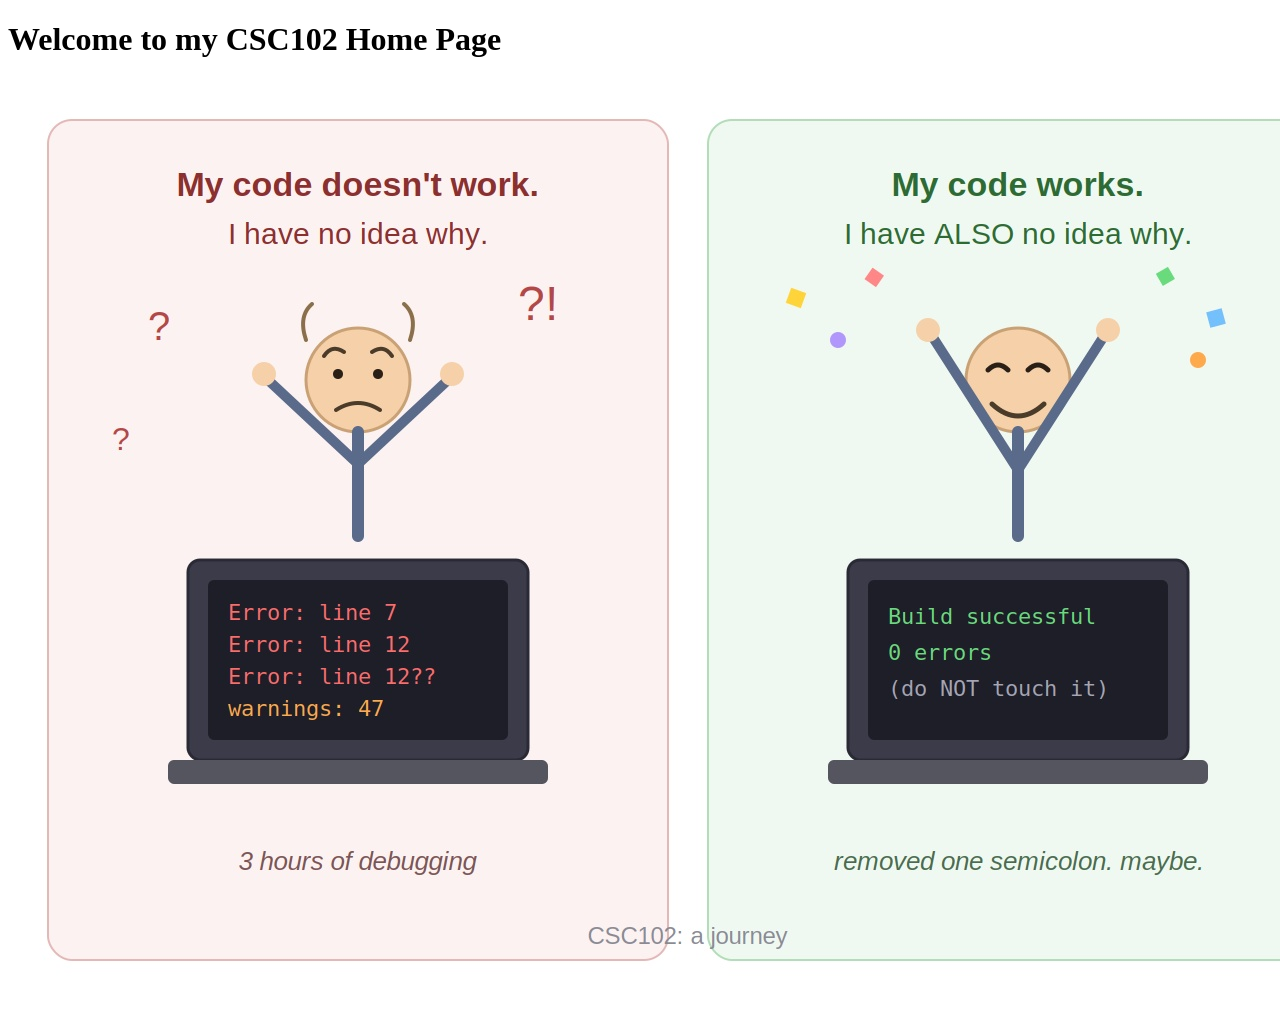
==== index.html @ f3c1a55d "Add files via upload" ====
<!--Larry, 7/2/2026-->
<!DOCTYPE html>
<html>
<head>
      <title>CSC102 Home Page</title>
</head>

<body>
    <h1>Welcome to my CSC102 Home Page</h1>

    <p>
         <img id="memeImage" src="csc102_meme.jpg">
         
   </p>

   </body>
</html>
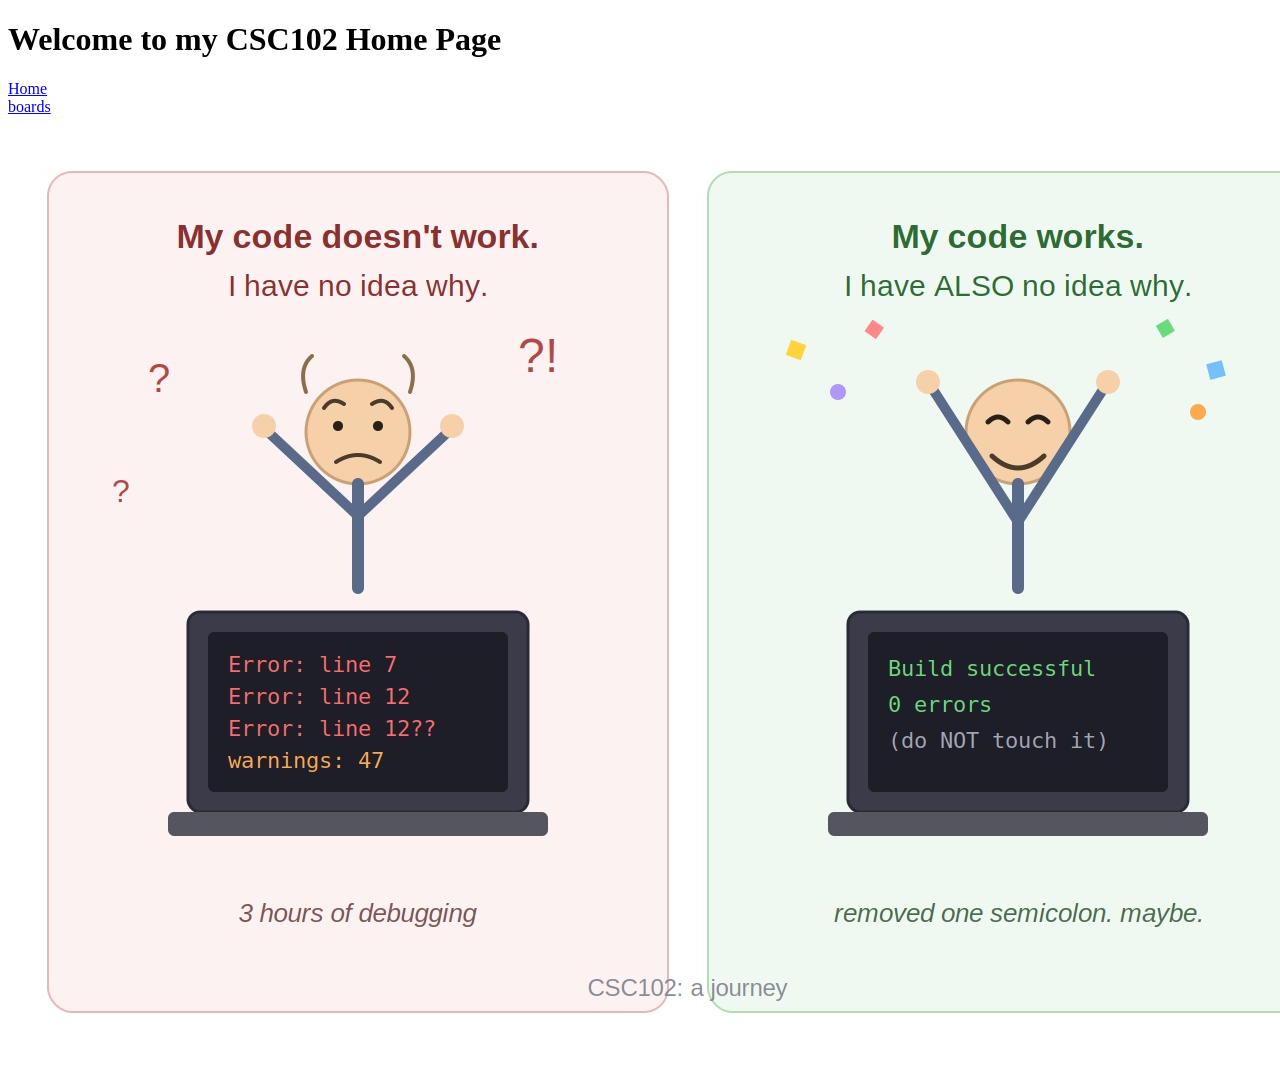
==== commit 497d143e: "Add files via upload" ====
--- a/index.html
+++ b/index.html
@@ -6,7 +6,14 @@
 </head>
 
 <body>
-    <h1>Welcome to my CSC102 Home Page</h1>
+      <header><h1>Welcome to my CSC102 Home Page</h1>
+      <nav>
+            <a href="index.html">Home</a>
+            <br>
+            <a href="boards.html">boards</a>
+      </nav>
+      </header>
+    
 
     <p>
          <img id="memeImage" src="csc102_meme.jpg">
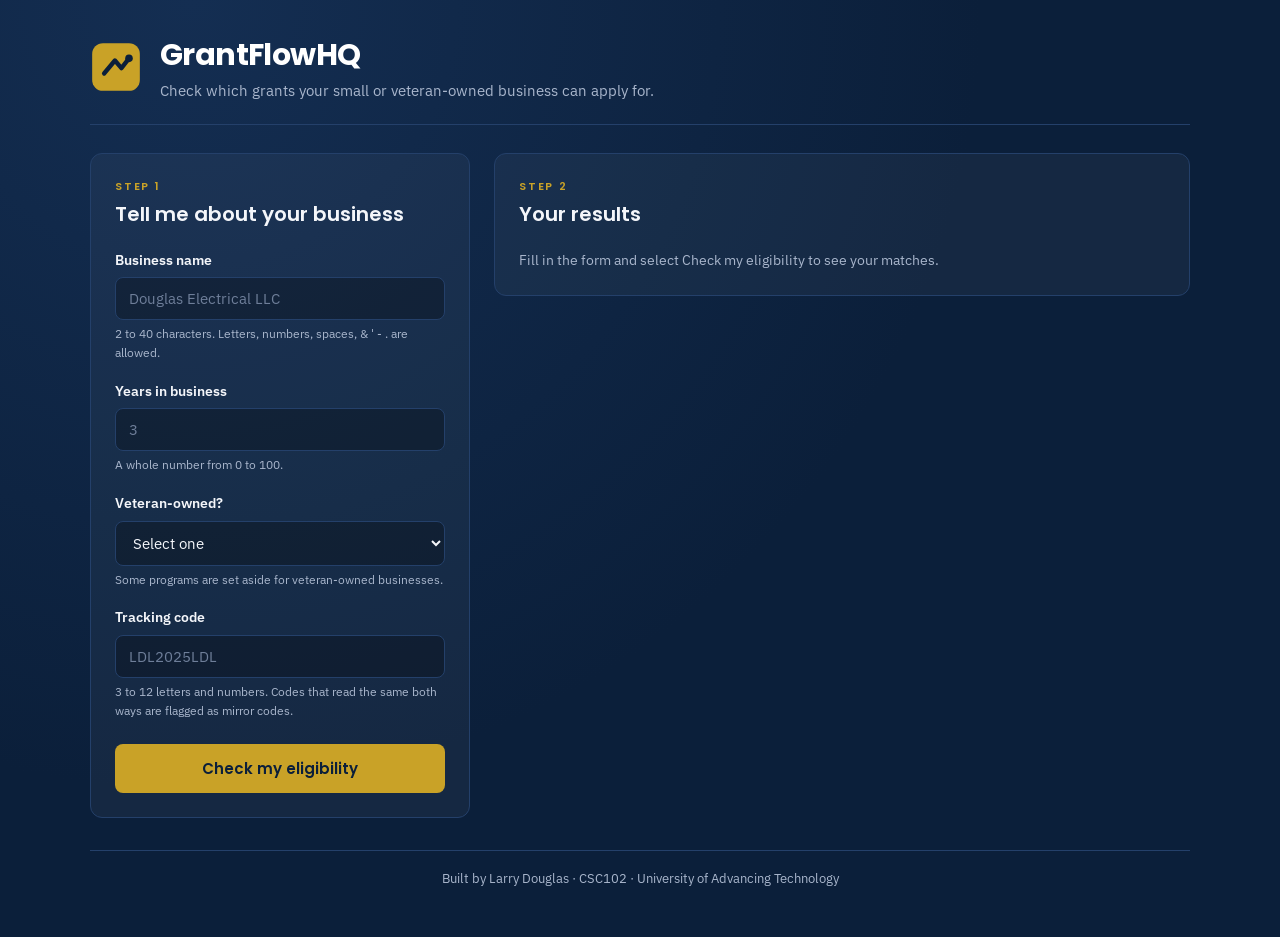
==== commit d4e96125: "Add files via upload" ====
--- a/index.html
+++ b/index.html
@@ -1,24 +1,158 @@
-<!--Larry, 7/2/2026-->
-<!DOCTYPE html>
-<html>
-<head>
-      <title>CSC102 Home Page</title>
-</head>
-
-<body>
-      <header><h1>Welcome to my CSC102 Home Page</h1>
-      <nav>
-            <a href="index.html">Home</a>
-            <br>
-            <a href="boards.html">boards</a>
-      </nav>
-      </header>
-    
-
-    <p>
-         <img id="memeImage" src="csc102_meme.jpg">
-         
-   </p>
-
-   </body>
-</html>+<!-- ==========================================================
+     Larry Douglas - CSC102 - Bringing It All Together
+     GrantFlowHQ Eligibility Checker
+     Programming concepts used in script.js:
+       1. Decision logic (if / else if / else)
+       2. Loops (for loops)
+       3. String manipulation and validation
+       4. Functions
+       5. Classes
+       6. Objects
+     ========================================================== -->
+
+<!-- Tell the browser this page is written in HTML5 -->
+<!DOCTYPE html>
+<!-- Root element, language set to English for screen readers -->
+<html lang="en">
+
+<!-- Head holds information about the page, not page content -->
+<head>
+  <!-- Character encoding so symbols like the dollar sign render correctly -->
+  <meta charset="UTF-8" />
+  <!-- Makes the page scale properly on phones and tablets -->
+  <meta name="viewport" content="width=device-width, initial-scale=1.0" />
+  <!-- Text shown on the browser tab -->
+  <title>GrantFlowHQ | Eligibility Checker</title>
+  <!-- Pre-connect to Google's font servers so the fonts load faster -->
+  <link rel="preconnect" href="https://fonts.googleapis.com" />
+  <!-- Second pre-connect required by Google Fonts for the font files themselves -->
+  <link rel="preconnect" href="https://fonts.gstatic.com" crossorigin />
+  <!-- Creative element: custom Google Fonts (Poppins for headings, IBM Plex Sans for body) -->
+  <link
+    href="https://fonts.googleapis.com/css2?family=Poppins:wght@600;700&family=IBM+Plex+Sans:wght@400;500;600&display=swap"
+    rel="stylesheet" />
+  <!-- Link to my external stylesheet that holds all the colors and layout -->
+  <link rel="stylesheet" href="styles.css" />
+  <!-- Link to my external JavaScript file; defer waits until the HTML is parsed before running it -->
+  <script src="script.js" defer></script>
+</head>
+
+<!-- Body holds everything the user actually sees -->
+<body>
+
+  <!-- Page header with the brand mark and name -->
+  <header class="site-header">
+    <!-- Creative element: inline SVG logo mark drawn in the brand gold -->
+    <svg class="logo-mark" viewBox="0 0 48 48" role="img" aria-label="GrantFlowHQ logo">
+      <!-- Outer rounded square in brand gold -->
+      <rect x="2" y="2" width="44" height="44" rx="10" fill="#C9A227" />
+      <!-- Stylized flow arrow in brand navy, suggesting money moving through a pipeline -->
+      <path d="M13 30 L23 18 L29 25 L36 16" fill="none" stroke="#0B1F3A" stroke-width="4"
+        stroke-linecap="round" stroke-linejoin="round" />
+      <!-- Small dot marking the end of the flow -->
+      <circle cx="36" cy="16" r="3.5" fill="#0B1F3A" />
+    </svg>
+    <!-- Wrapper so the two lines of header text stack together -->
+    <div class="header-text">
+      <!-- Main page heading -->
+      <h1>GrantFlowHQ</h1>
+      <!-- Short supporting line explaining what the tool does -->
+      <p class="tagline">Check which grants your small or veteran-owned business can apply for.</p>
+    </div>
+  </header>
+
+  <!-- Main content region of the page -->
+  <main class="layout">
+
+    <!-- Left panel: the input form -->
+    <section class="panel form-panel">
+      <!-- Small label above the form heading -->
+      <p class="eyebrow">Step 1</p>
+      <!-- Heading for the form section -->
+      <h2>Tell me about your business</h2>
+
+      <!-- The form. All user input is collected here and handled by the submit event in script.js -->
+      <form id="eligibilityForm" novalidate>
+
+        <!-- Group wrapper keeps a label and its input together -->
+        <div class="field">
+          <!-- Label tied to the business name input -->
+          <label for="businessName">Business name</label>
+          <!-- Text box where the user types the business name -->
+          <input type="text" id="businessName" name="businessName" placeholder="Douglas Electrical LLC" />
+          <!-- Hint text explaining what the field will accept -->
+          <small class="hint">2 to 40 characters. Letters, numbers, spaces, &amp; ' - . are allowed.</small>
+        </div>
+
+        <!-- Group wrapper for the years in business field -->
+        <div class="field">
+          <!-- Label tied to the years input -->
+          <label for="yearsInBusiness">Years in business</label>
+          <!-- Text box for the number of years; type text so my own validation runs, not the browser's -->
+          <input type="text" id="yearsInBusiness" name="yearsInBusiness" placeholder="3" inputmode="numeric" />
+          <!-- Hint text for the accepted range -->
+          <small class="hint">A whole number from 0 to 100.</small>
+        </div>
+
+        <!-- Group wrapper for the veteran-owned question -->
+        <div class="field">
+          <!-- Label tied to the veteran ownership dropdown -->
+          <label for="veteranOwned">Veteran-owned?</label>
+          <!-- Dropdown so the user picks instead of typing -->
+          <select id="veteranOwned" name="veteranOwned">
+            <!-- Default choice so the user has to make a decision -->
+            <option value="">Select one</option>
+            <!-- Yes choice -->
+            <option value="yes">Yes</option>
+            <!-- No choice -->
+            <option value="no">No</option>
+          </select>
+          <!-- Hint text explaining why this question is asked -->
+          <small class="hint">Some programs are set aside for veteran-owned businesses.</small>
+        </div>
+
+        <!-- Group wrapper for the tracking code field -->
+        <div class="field">
+          <!-- Label tied to the tracking code input -->
+          <label for="trackingCode">Tracking code</label>
+          <!-- Text box for the code the user wants attached to this search -->
+          <input type="text" id="trackingCode" name="trackingCode" placeholder="LDL2025LDL" />
+          <!-- Hint text describing the code rules and the mirror-code bonus -->
+          <small class="hint">3 to 12 letters and numbers. Codes that read the same both ways are flagged as mirror codes.</small>
+        </div>
+
+        <!-- Submit button that fires the form's submit event -->
+        <button type="submit" class="submit-button">Check my eligibility</button>
+      </form>
+    </section>
+
+    <!-- Right panel: everything the program writes back to the user -->
+    <section class="panel results-panel">
+      <!-- Small label above the results heading -->
+      <p class="eyebrow">Step 2</p>
+      <!-- Heading for the results section -->
+      <h2>Your results</h2>
+
+      <!-- Empty container where validation and confirmation messages are written with innerHTML -->
+      <div id="messageArea" class="message-area"></div>
+
+      <!-- Empty container where the mirror-code (palindrome) message is written with innerHTML -->
+      <div id="codeArea" class="code-area"></div>
+
+      <!-- Empty container where the matching grant cards are written with innerHTML -->
+      <div id="resultsArea" class="results-area">
+        <!-- Starting message shown before the user submits anything -->
+        <p class="placeholder">Fill in the form and select Check my eligibility to see your matches.</p>
+      </div>
+    </section>
+
+  </main>
+
+  <!-- Footer with my name and course, so the page identifies itself -->
+  <footer class="site-footer">
+    <!-- Footer credit line -->
+    <p>Built by Larry Douglas &middot; CSC102 &middot; University of Advancing Technology</p>
+  </footer>
+
+</body>
+</html>
--- a/styles.css
+++ b/styles.css
@@ -0,0 +1,358 @@
+/* ==========================================================
+   Larry Douglas - CSC102 - Bringing It All Together
+   styles.css - colors, fonts and layout for the GrantFlowHQ page
+   Brand colors: navy #0B1F3A and gold #C9A227
+   ========================================================== */
+
+/* Reusable color and spacing values stored in one place */
+:root {
+  --navy: #0B1F3A;
+  --navy-soft: #142E52;
+  --navy-line: #24406A;
+  --gold: #C9A227;
+  --gold-soft: #E5C766;
+  --paper: #F4F6FA;
+  --muted: #A9B6CC;
+  --green: #4FBF8B;
+  --red: #E5736A;
+  --radius: 12px;
+}
+
+/* Reset the browser's default spacing and use border-box sizing everywhere */
+* {
+  margin: 0;
+  padding: 0;
+  box-sizing: border-box;
+}
+
+/* Page background, base font and text color */
+body {
+  font-family: "IBM Plex Sans", Arial, sans-serif;
+  background: radial-gradient(circle at 15% 0%, var(--navy-soft) 0%, var(--navy) 55%) no-repeat;
+  background-color: var(--navy);
+  min-height: 100vh;
+  color: var(--paper);
+  line-height: 1.55;
+  padding: 32px 20px 48px;
+}
+
+/* Header row holding the logo and the page title */
+.site-header {
+  display: flex;
+  align-items: center;
+  gap: 18px;
+  max-width: 1100px;
+  margin: 0 auto 28px;
+  padding-bottom: 22px;
+  border-bottom: 1px solid var(--navy-line);
+}
+
+/* Size of the inline SVG logo */
+.logo-mark {
+  width: 52px;
+  height: 52px;
+  flex-shrink: 0;
+}
+
+/* Main page title in the display font */
+.site-header h1 {
+  font-family: "Poppins", Arial, sans-serif;
+  font-weight: 700;
+  font-size: 30px;
+  letter-spacing: -0.02em;
+  color: #FFFFFF;
+}
+
+/* Supporting line under the title */
+.tagline {
+  color: var(--muted);
+  font-size: 15px;
+}
+
+/* Two-column layout that collapses to one column on small screens */
+.layout {
+  display: grid;
+  grid-template-columns: minmax(0, 380px) minmax(0, 1fr);
+  gap: 24px;
+  max-width: 1100px;
+  margin: 0 auto;
+  align-items: start;
+}
+
+/* Shared card styling for the form panel and the results panel */
+.panel {
+  background: rgba(255, 255, 255, 0.04);
+  border: 1px solid var(--navy-line);
+  border-radius: var(--radius);
+  padding: 24px;
+}
+
+/* Small gold label sitting above each panel heading */
+.eyebrow {
+  font-family: "Poppins", Arial, sans-serif;
+  font-size: 11px;
+  font-weight: 600;
+  letter-spacing: 0.16em;
+  text-transform: uppercase;
+  color: var(--gold);
+  margin-bottom: 4px;
+}
+
+/* Panel headings */
+.panel h2 {
+  font-family: "Poppins", Arial, sans-serif;
+  font-size: 20px;
+  font-weight: 600;
+  margin-bottom: 20px;
+}
+
+/* Spacing between each label and input group */
+.field {
+  margin-bottom: 18px;
+}
+
+/* Form labels */
+.field label {
+  display: block;
+  font-size: 14px;
+  font-weight: 600;
+  margin-bottom: 6px;
+}
+
+/* Text boxes and the dropdown share the same look */
+.field input,
+.field select {
+  width: 100%;
+  padding: 11px 13px;
+  font-family: inherit;
+  font-size: 15px;
+  color: var(--paper);
+  background: rgba(0, 0, 0, 0.28);
+  border: 1px solid var(--navy-line);
+  border-radius: 8px;
+}
+
+/* Gold outline when a field has keyboard or mouse focus */
+.field input:focus,
+.field select:focus,
+.submit-button:focus-visible {
+  outline: 2px solid var(--gold);
+  outline-offset: 1px;
+}
+
+/* Placeholder text inside empty fields */
+.field input::placeholder {
+  color: #6E7E99;
+}
+
+/* Small hint line under each field */
+.hint {
+  display: block;
+  margin-top: 5px;
+  font-size: 12px;
+  color: var(--muted);
+}
+
+/* Gold submit button */
+.submit-button {
+  width: 100%;
+  margin-top: 6px;
+  padding: 13px;
+  font-family: "Poppins", Arial, sans-serif;
+  font-size: 15px;
+  font-weight: 600;
+  color: var(--navy);
+  background: var(--gold);
+  border: none;
+  border-radius: 8px;
+  cursor: pointer;
+  transition: background 0.15s ease;
+}
+
+/* Lighter gold on hover so the button feels responsive */
+.submit-button:hover {
+  background: var(--gold-soft);
+}
+
+/* Wrapper around the validation and confirmation messages */
+.message {
+  border-radius: 8px;
+  padding: 14px 16px;
+  margin-bottom: 16px;
+  font-size: 14px;
+}
+
+/* Bold first line of a message block */
+.message-title {
+  font-weight: 600;
+  margin-bottom: 4px;
+}
+
+/* Red treatment for validation errors */
+.message.error {
+  background: rgba(229, 115, 106, 0.12);
+  border-left: 3px solid var(--red);
+}
+
+/* Green treatment for the search-complete confirmation */
+.message.success {
+  background: rgba(79, 191, 139, 0.12);
+  border-left: 3px solid var(--green);
+}
+
+/* Indent the bullet list inside an error message */
+.message ul {
+  padding-left: 20px;
+}
+
+/* Block that reports the mirror-code result */
+.code-result {
+  display: flex;
+  align-items: center;
+  gap: 14px;
+  padding: 14px 16px;
+  margin-bottom: 18px;
+  font-size: 14px;
+  border-radius: 8px;
+  background: rgba(255, 255, 255, 0.04);
+  border: 1px dashed var(--navy-line);
+}
+
+/* Gold border on the block when the code is a mirror code */
+.code-result.mirror {
+  border-color: var(--gold);
+}
+
+/* Monospace chip showing the code itself */
+.code-chip {
+  font-family: "Courier New", monospace;
+  font-size: 15px;
+  font-weight: 700;
+  letter-spacing: 0.08em;
+  color: var(--gold);
+  background: rgba(0, 0, 0, 0.3);
+  padding: 6px 10px;
+  border-radius: 6px;
+  white-space: nowrap;
+}
+
+/* Grey message shown before a search is run */
+.placeholder {
+  color: var(--muted);
+  font-size: 14px;
+}
+
+/* Heading over each group of result cards */
+.group-title {
+  font-family: "Poppins", Arial, sans-serif;
+  font-size: 13px;
+  font-weight: 600;
+  letter-spacing: 0.08em;
+  text-transform: uppercase;
+  color: var(--muted);
+  margin: 18px 0 10px;
+}
+
+/* One result card per grant program */
+.grant-card {
+  background: rgba(255, 255, 255, 0.05);
+  border: 1px solid var(--navy-line);
+  border-left: 3px solid var(--navy-line);
+  border-radius: 10px;
+  padding: 16px 18px;
+  margin-bottom: 12px;
+}
+
+/* Gold left edge on programs the applicant qualifies for */
+.grant-card.eligible {
+  border-left-color: var(--gold);
+}
+
+/* Row holding the grant name and its status chip */
+.grant-head {
+  display: flex;
+  justify-content: space-between;
+  align-items: flex-start;
+  gap: 12px;
+}
+
+/* Grant program name */
+.grant-card h3 {
+  font-family: "Poppins", Arial, sans-serif;
+  font-size: 16px;
+  font-weight: 600;
+}
+
+/* Small status chip in the corner of each card */
+.status-chip {
+  font-size: 11px;
+  font-weight: 600;
+  letter-spacing: 0.06em;
+  text-transform: uppercase;
+  padding: 4px 9px;
+  border-radius: 999px;
+  white-space: nowrap;
+  background: rgba(169, 182, 204, 0.15);
+  color: var(--muted);
+}
+
+/* Gold chip on eligible cards */
+.grant-card.eligible .status-chip {
+  background: rgba(201, 162, 39, 0.18);
+  color: var(--gold);
+}
+
+/* Agency and award line under the grant name */
+.agency {
+  font-size: 13px;
+  color: var(--muted);
+  margin-top: 2px;
+}
+
+/* Track of the match meter */
+.meter {
+  height: 5px;
+  margin: 12px 0;
+  border-radius: 999px;
+  background: rgba(0, 0, 0, 0.35);
+  overflow: hidden;
+}
+
+/* Gold fill whose width is set in JavaScript */
+.meter-fill {
+  height: 100%;
+  background: var(--gold);
+  border-radius: 999px;
+}
+
+/* List of reasons behind each result */
+.notes {
+  list-style: none;
+  font-size: 13px;
+  color: #D5DCE8;
+}
+
+/* Gold marker in front of each reason */
+.notes li::before {
+  content: "\2014";
+  color: var(--gold);
+  margin-right: 8px;
+}
+
+/* Footer credit line */
+.site-footer {
+  max-width: 1100px;
+  margin: 32px auto 0;
+  padding-top: 18px;
+  border-top: 1px solid var(--navy-line);
+  font-size: 13px;
+  color: var(--muted);
+  text-align: center;
+}
+
+/* Stack the two panels on phones and tablets */
+@media (max-width: 820px) {
+  .layout {
+    grid-template-columns: 1fr;
+  }
+}
